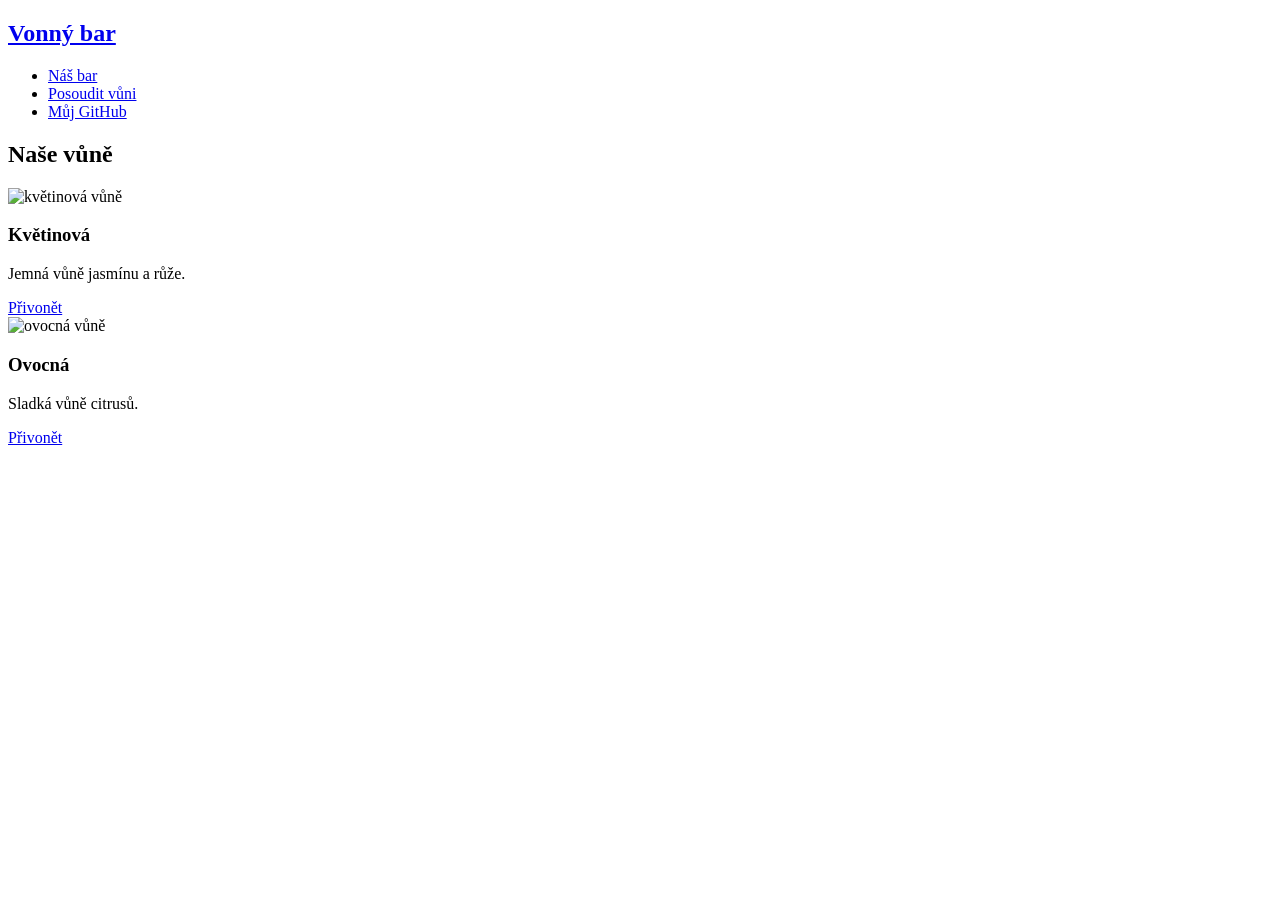
==== index.html @ fdcecdc2 "first commit" ====
<!DOCTYPE html>
<html lang="cs">
<head>
<meta charset="UTF-8">
<meta name="viewport" content="width=device-width, initial-scale=1.0">
<title>Vonný bar</title>

<link rel="stylesheet" href="css/style.css">

</head>

<body>

<header>
<nav class="navbar">

<h1><a href="index.html">Vonný bar</a></h1>

<ul>
<li><a href="nas-bar.html">Náš bar</a></li>
<li><a href="posoudit-vuni.html">Posoudit vůni</a></li>
<li><a href="muj-github.html">Můj GitHub</a></li>
</ul>

</nav>
</header>

<main>

<h2>Naše vůně</h2>

<div class="vune-container">

<div class="vune-karta">
<img src="img/vune1.jpg" alt="květinová vůně">
<h3>Květinová</h3>
<p>Jemná vůně jasmínu a růže.</p>
<a href="#">Přivonět</a>
</div>

<div class="vune-karta">
<img src="img/vune2.jpg" alt="ovocná vůně">
<h3>Ovocná</h3>
<p>Sladká vůně citrusů.</p>
<a href="#">Přivonět</a>
</div>

</div>

</main>

</body>
</html>
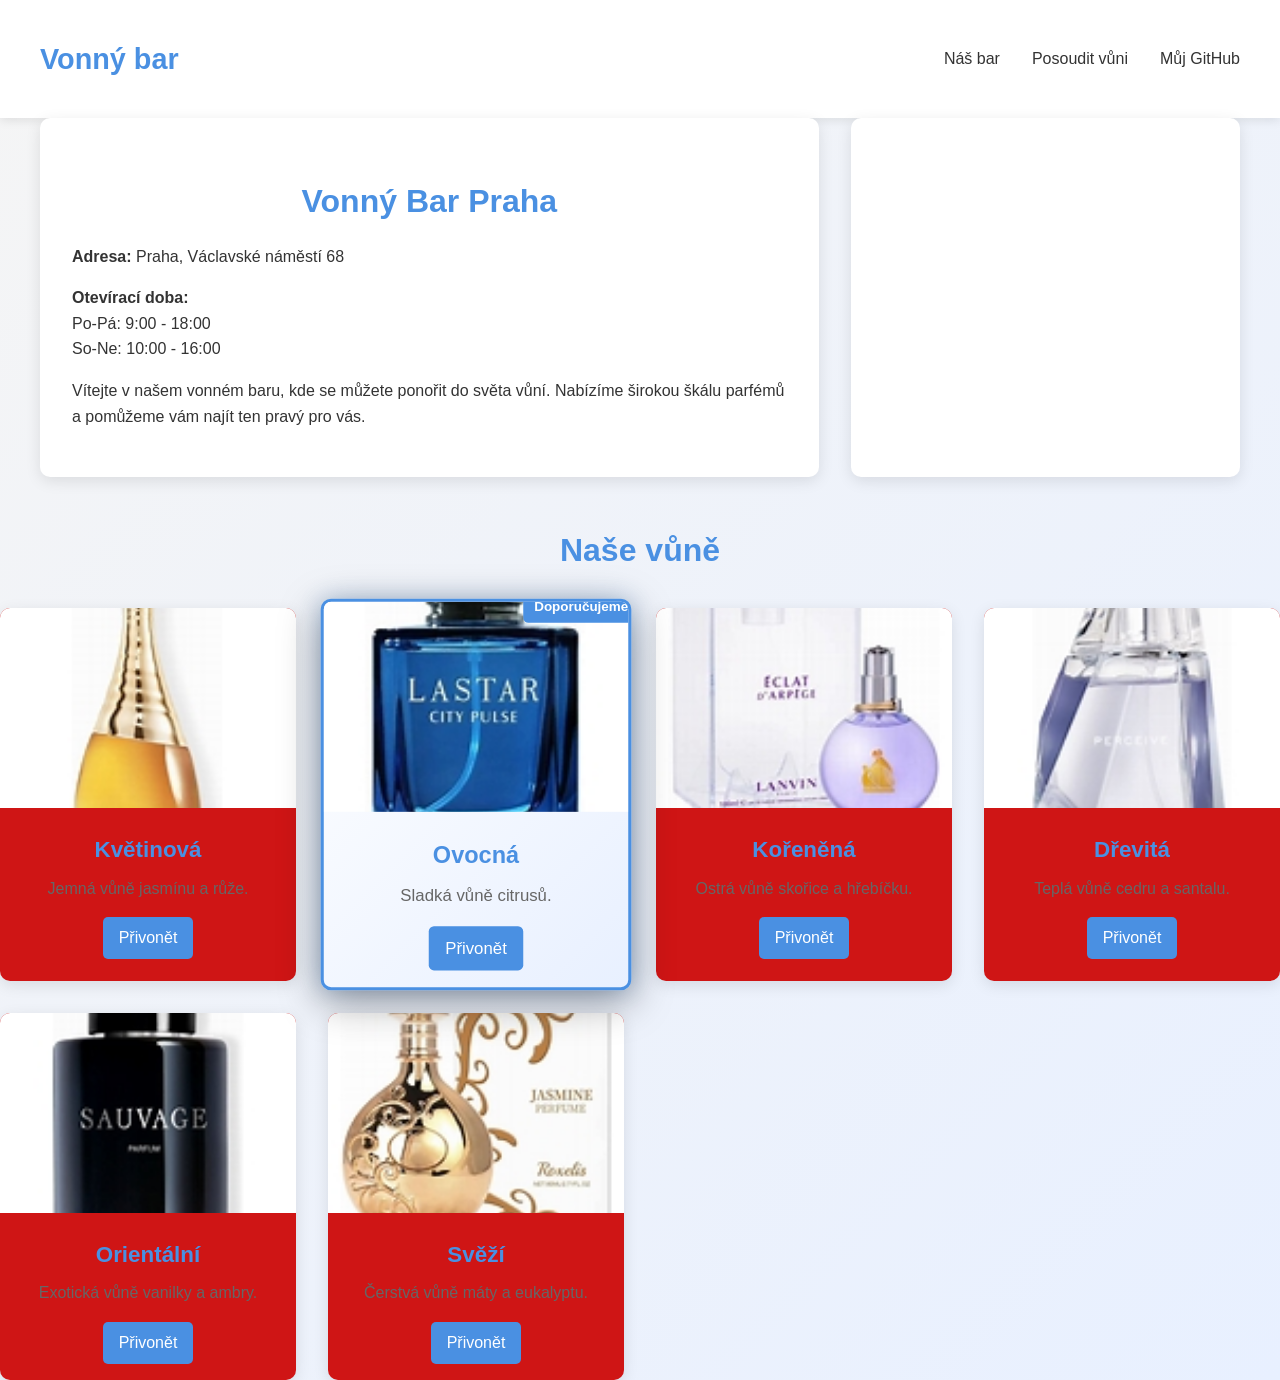
==== commit 20adafc1: "hotovo?" ====
--- a/index.html
+++ b/index.html
@@ -5,7 +5,7 @@
 <meta name="viewport" content="width=device-width, initial-scale=1.0">
 <title>Vonný bar</title>
 
-<link rel="stylesheet" href="css/style.css">
+<link rel="stylesheet" href="style.css">
 
 </head>
 
@@ -17,9 +17,9 @@
 <h1><a href="index.html">Vonný bar</a></h1>
 
 <ul>
-<li><a href="nas-bar.html">Náš bar</a></li>
-<li><a href="posoudit-vuni.html">Posoudit vůni</a></li>
-<li><a href="muj-github.html">Můj GitHub</a></li>
+<li><a href="index.html">Náš bar</a></li>
+<li><a href="posoudit vuni.html">Posoudit vůni</a></li>
+<li><a href="https://github.com/K1ngL3sry/16.03.2026-vonn--bar">Můj GitHub</a></li>
 </ul>
 
 </nav>
@@ -27,24 +27,66 @@
 
 <main>
 
+<section class="info-section">
+    <div class="info-container">
+        <div class="info-card">
+            <h2>Vonný Bar Praha</h2>
+            <p><strong>Adresa:</strong> Praha, Václavské náměstí 68</p>
+            <p><strong>Otevírací doba:</strong><br>
+            Po-Pá: 9:00 - 18:00<br>
+            So-Ne: 10:00 - 16:00</p>
+            <p>Vítejte v našem vonném baru, kde se můžete ponořit do světa vůní. Nabízíme širokou škálu parfémů a pomůžeme vám najít ten pravý pro vás.</p>
+        </div>
+        <div class="map-card">
+            <iframe src="https://www.google.com/maps/embed?pb=!1m18!1m12!1m3!1d2560.123456789!2d14.42076!3d50.075538!2m3!1f0!2f0!3f0!3m2!1i1024!2i768!4f13.1!3m3!1m2!1s0x470b939c0c7e4b9b%3A0x1b8b1b1b1b1b1b!2sV%C3%A1clavsk%C3%A9+n%C3%A1m%C4%9Bst%C3%AD%2C+Praha+1%2C+%C4%8Cesko!5e0!3m2!1scs!2scz!4v1647350000000!5m2!1scs!2scz" width="100%" height="300" style="border:0;" allowfullscreen="" loading="lazy"></iframe>
+        </div>
+    </div>
+</section>
+
 <h2>Naše vůně</h2>
 
 <div class="vune-container">
 
 <div class="vune-karta">
-<img src="img/vune1.jpg" alt="květinová vůně">
+<img src="vune1.jpg" alt="květinová vůně">
 <h3>Květinová</h3>
 <p>Jemná vůně jasmínu a růže.</p>
 <a href="#">Přivonět</a>
 </div>
 
-<div class="vune-karta">
-<img src="img/vune2.jpg" alt="ovocná vůně">
+<div class="vune-karta" id="flagship">
+<img src="vune2.jpg" alt="ovocná vůně">
 <h3>Ovocná</h3>
 <p>Sladká vůně citrusů.</p>
 <a href="#">Přivonět</a>
 </div>
 
+<div class="vune-karta">
+<img src="vune3.jpg" alt="kořeněná vůně">
+<h3>Kořeněná</h3>
+<p>Ostrá vůně skořice a hřebíčku.</p>
+<a href="#">Přivonět</a>
+</div>
+
+<div class="vune-karta">
+<img src="vune4.jpg" alt="dřevitá vůně">
+<h3>Dřevitá</h3>
+<p>Teplá vůně cedru a santalu.</p>
+<a href="#">Přivonět</a>
+</div>
+
+<div class="vune-karta">
+<img src="vune5.jpg" alt="orientální vůně">
+<h3>Orientální</h3>
+<p>Exotická vůně vanilky a ambry.</p>
+<a href="#">Přivonět</a>
+</div>
+
+<div class="vune-karta">
+<img src="vune6.jpg" alt="svěží vůně">
+<h3>Svěží</h3>
+<p>Čerstvá vůně máty a eukalyptu.</p>
+<a href="#">Přivonět</a>
 </div>
 
 </main>
--- a/style.css
+++ b/style.css
@@ -0,0 +1,259 @@
+body {
+    font-family: 'Segoe UI', Tahoma, Geneva, Verdana, sans-serif;
+    margin: 0;
+    padding: 0;
+    background: linear-gradient(135deg, #f5f5f5 0%, #e8f0ff 100%);
+    color: #333;
+    line-height: 1.6;
+}
+
+header {
+    background: #fff;
+    box-shadow: 0 2px 10px rgba(0,0,0,0.1);
+}
+
+.navbar {
+    display: flex;
+    justify-content: space-between;
+    align-items: center;
+    padding: 1rem 2rem;
+    max-width: 1200px;
+    margin: 0 auto;
+}
+
+.navbar h1 a {
+    text-decoration: none;
+    color: #4a90e2;
+    font-size: 1.8rem;
+    font-weight: bold;
+}
+
+.navbar ul {
+    display: flex;
+    list-style: none;
+    gap: 2rem;
+    margin: 0;
+    padding: 0;
+}
+
+.navbar a {
+    text-decoration: none;
+    color: #333;
+    font-weight: 500;
+    transition: color 0.3s ease;
+}
+
+.navbar a:hover {
+    color: #4a90e2;
+}
+
+.info-section {
+    margin-bottom: 3rem;
+}
+
+.info-container {
+    display: grid;
+    grid-template-columns: 2fr 1fr;
+    gap: 2rem;
+    max-width: 1200px;
+    margin: 0 auto;
+}
+
+.info-card {
+    background: #fff;
+    padding: 2rem;
+    border-radius: 10px;
+    box-shadow: 0 4px 15px rgba(0,0,0,0.1);
+}
+
+.info-card h2 {
+    color: #4a90e2;
+    margin-bottom: 1rem;
+}
+
+.info-card p {
+    margin-bottom: 1rem;
+    line-height: 1.6;
+}
+
+.map-card {
+    background: #fff;
+    border-radius: 10px;
+    box-shadow: 0 4px 15px rgba(0,0,0,0.1);
+    overflow: hidden;
+}
+
+.map-card iframe {
+    width: 100%;
+    height: 300px;
+    border: none;
+}
+
+.vune-karta#flagship {
+    border: 3px solid #4a90e2;
+    background: linear-gradient(135deg, #fff 0%, #e8f0ff 100%);
+    transform: scale(1.05);
+    position: relative;
+    box-shadow: 0 10px 40px rgba(0,0,0,0.4), 0 0 20px rgba(74, 144, 226, 0.3);
+}
+
+.vune-karta#flagship::before {
+    content: "Doporučujeme";
+    position: absolute;
+    top: -10px;
+    right: -10px;
+    background: #4a90e2;
+    color: #fff;
+    padding: 5px 10px;
+    border-radius: 5px;
+    font-size: 0.8rem;
+    font-weight: bold;
+}
+
+h2 {
+    text-align: center;
+    color: #4a90e2;
+    margin-bottom: 2rem;
+    font-size: 2rem;
+}
+
+.vune-container {
+    display: grid;
+    grid-template-columns: repeat(4, 1fr);
+    gap: 2rem;
+    padding: 0;
+}
+
+.vune-karta {
+    background: #cf1515;
+    border-radius: 10px;
+    overflow: hidden;
+    box-shadow: 0 4px 15px rgba(0,0,0,0.1);
+    transition: transform 0.3s ease, box-shadow 0.3s ease;
+    text-align: center;
+}
+
+.vune-karta:hover {
+    transform: translateY(-5px);
+    box-shadow: 0 8px 25px rgba(0,0,0,0.15);
+}
+
+.vune-karta img {
+    width: 100%;
+    height: 200px;
+    object-fit: cover;
+}
+
+.vune-karta h3 {
+    margin: 1rem 0 0.5rem;
+    color: #4a90e2;
+    font-size: 1.4rem;
+}
+
+.vune-karta p {
+    margin: 0 1rem 1rem;
+    color: #666;
+}
+
+.vune-karta a {
+    display: inline-block;
+    background: #4a90e2;
+    color: #fff;
+    padding: 0.5rem 1rem;
+    text-decoration: none;
+    border-radius: 5px;
+    margin-bottom: 1rem;
+    transition: background 0.3s ease;
+}
+
+.vune-karta a:hover {
+    background: #357abd;
+}
+
+.form-container {
+    max-width: 600px;
+    margin: 2rem auto;
+    background: #e8f0ff;
+    padding: 2rem;
+    border-radius: 10px;
+    border: 2px solid #000;
+    box-shadow: 0 4px 15px rgba(0,0,0,0.1);
+}
+
+.form-group {
+    margin-bottom: 1.5rem;
+}
+
+.form-group label {
+    display: block;
+    margin-bottom: 0.5rem;
+    font-weight: 500;
+    color: #333;
+}
+
+.form-group input,
+.form-group select {
+    width: 100%;
+    padding: 0.75rem;
+    border: 1px solid #ddd;
+    border-radius: 5px;
+    font-size: 1rem;
+    transition: border-color 0.3s ease;
+}
+
+.form-group input[type="color"] {
+    height: 40px;
+    border: 2px solid #000;
+    border-radius: 5px;
+    cursor: pointer;
+}
+
+.form-buttons {
+    display: flex;
+    gap: 1rem;
+    justify-content: center;
+    margin-top: 2rem;
+}
+
+.form-buttons button {
+    padding: 0.75rem 2rem;
+    border: none;
+    border-radius: 5px;
+    font-size: 1rem;
+    cursor: pointer;
+    transition: background 0.3s ease;
+}
+
+.form-buttons button[type="reset"] {
+    background: #ccc;
+    color: #333;
+}
+
+.form-buttons button[type="reset"]:hover {
+    background: #bbb;
+}
+
+.form-buttons button[type="submit"] {
+    background: #4a90e2;
+    color: #fff;
+}
+
+.form-buttons button[type="submit"]:hover {
+    background: #357abd;
+}
+
+@media (max-width:1024px){
+
+.vune-container{
+grid-template-columns: repeat(2, 1fr);
+}
+
+}
+
+@media (max-width:500px){
+
+.vune-container{
+grid-template-columns:1fr;
+}
+
+}
